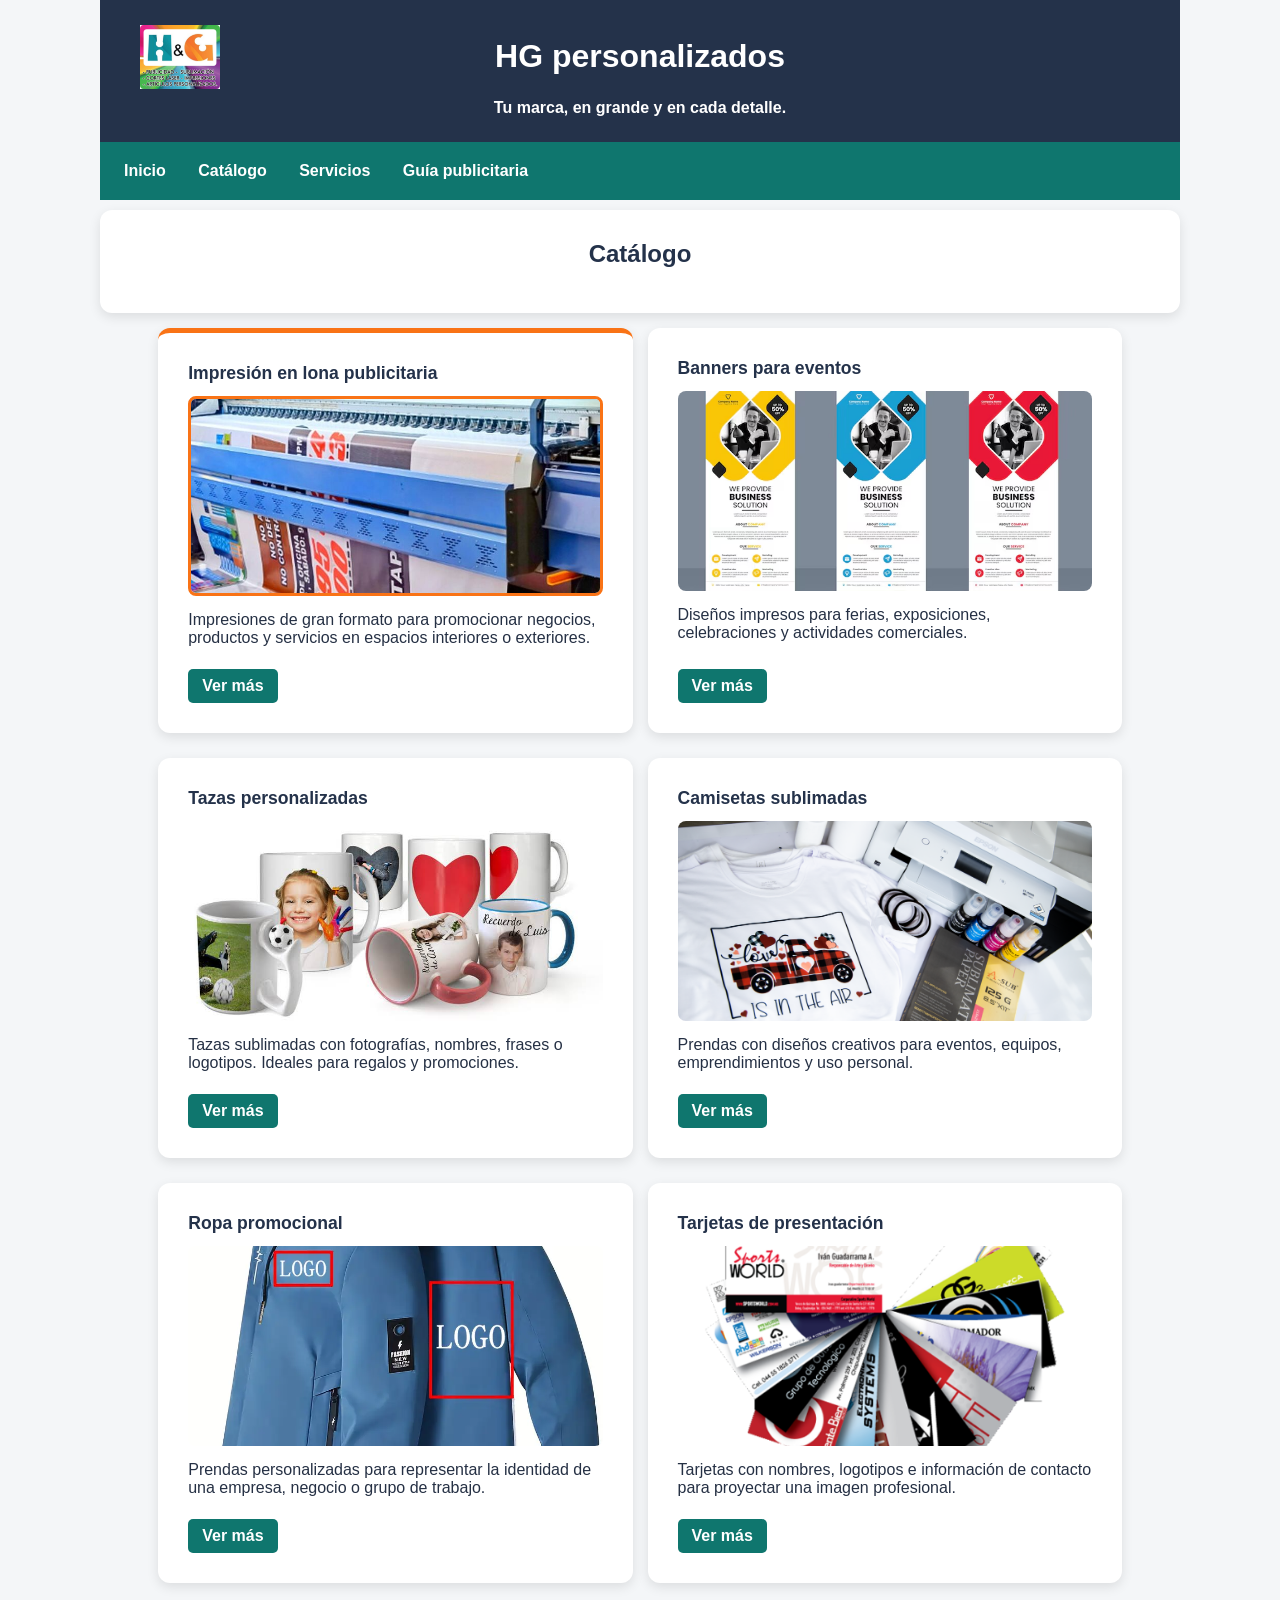
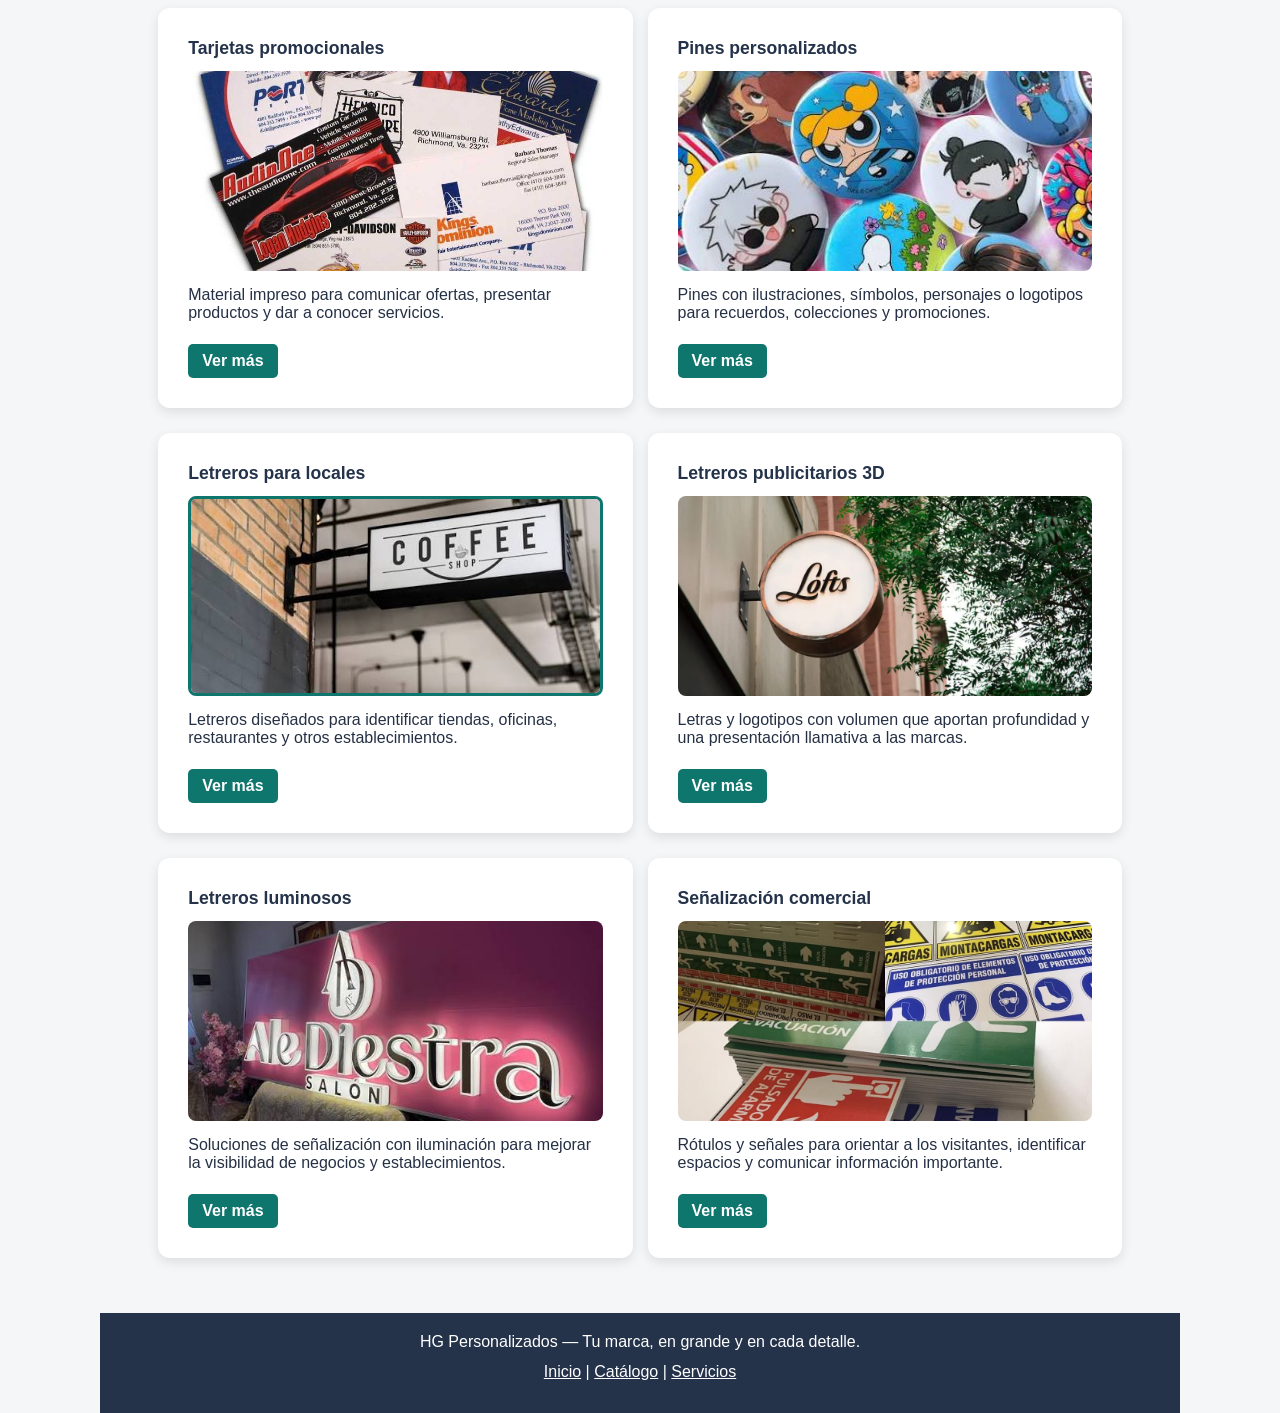
==== catalogo.html @ b429cfd1 "main" ====
<!DOCTYPE html>
<html lang="es">
<head>
    <meta charset="UTF-8">
    <meta name="viewport" content="width=device-width, initial-scale=1.0">
    <title>Catálogo | HG Personalizados</title>

        <link rel="stylesheet" href="css/styles.css">

    <style>    
        .center{
            display: block;
            margin-left : auto;
            margin-right : auto;
        }


        .header_center {
            display: flex;
            flex-direction: column;
            align-items: center;
            justify-content: center;
            text-align: center;
            gap: 10px;
        }

        /*logo y el título */
        .header_titulo {
            display: grid;
            grid-template-columns: 80px 1fr 80px;
            align-items: center;
            width: 100%;
            max-width: 1000px;
        }

        /*Logo a la izquierda */
        .header_titulo img {
            grid-column: 1;
            width: 80px;
            height: auto;
        }

        /*titulo centrado */
        .header_titulo h1 {
            grid-column: 2;
            text-align: center;
            margin: 0;
        }

        /*ajuste para cel */
        @media (max-width: 480px) {
            .header_titulo {
                grid-template-columns: 55px 1fr 55px;
            }

            .header_titulo img {
                width: 55px;
            }

            .header_titulo h1 {
                font-size: 1.2rem;
            }
        }

        section{
            background-color: var(--color-tarjeta);
            border-radius: var(--radius);
            box-shadow: var(--sombra-tarjeta);
            padding: 30px;
            overflow-wrap: anywhere;
            display: flex;
            flex-direction: column;
            margin-top: 10px;
        }
    </style>


</head>
<body>
    
    <header class="header_center">

        <div class="header_titulo">
            <img src="img/logo.png" alt="Logo de HG personalizados">
            <h1>HG personalizados</h1>
        </div>

        <h4>Tu marca, en grande y en cada detalle.</h4>

    </header>


    <nav>
        <a class="menu" href="index.html">Inicio</a>
        <a class="menu" href="catalogo.html">Catálogo</a>
        <a class="menu" href="servicios.html">Servicios</a>
        <a class="menu" href="index.html#guia-pub">Guía publicitaria</a>

    </nav>


    <section>
        <h1 style="align-self: center;">Catálogo</h1>
    </section>

    <div class="container">

        <div class="card destacada" data-tipo="lona">
            <h4>Impresión en lona publicitaria</h4>
            <img src="img/impresionlona.jpg" alt="Lona publicitaria impresa">
            <p>Impresiones de gran formato para promocionar negocios, productos y servicios en espacios interiores o exteriores.</p>
            <a href="servicios.html#lona" target="_self">Ver más</a>
        </div>

        <div class="card" data-tipo="banners">
            <h4>Banners para eventos</h4>
            <img src="img/baners_eventos.avif" alt="Banner publicitario para eventos">
            <p>Diseños impresos para ferias, exposiciones, celebraciones y actividades comerciales.</p>
            <a href="servicios.html#banners" target="_self">Ver más</a>
        </div>

        <div class="card" data-tipo="tazas">
            <h4>Tazas personalizadas</h4>
            <img src="img/sublimacion_tazas2.jpg" alt="Tazas con diseños personalizados">
            <p>Tazas sublimadas con fotografías, nombres, frases o logotipos. Ideales para regalos y promociones.</p>
            <a href="servicios.html#tazas" target="_self">Ver más</a>
        </div>

        <div class="card" data-tipo="camisetas">
            <h4>Camisetas sublimadas</h4>
            <img src="img/sublimacion_camisetas2.webp" alt="Camisetas con estampados personalizados">
            <p>Prendas con diseños creativos para eventos, equipos, emprendimientos y uso personal.</p>
            <a href="servicios.html#camisetas" target="_self">Ver más</a>
        </div>

        <div class="card" data-tipo="uniformes">
            <h4>Ropa promocional</h4>
            <img src="img/ropa_promocional.webp" alt="Ropa personalizada para una marca">
            <p>Prendas personalizadas para representar la identidad de una empresa, negocio o grupo de trabajo.</p>
            <a href="servicios.html#uniformes" target="_self">Ver más</a>
        </div>

        <div class="card" data-tipo="tarjetas">
            <h4>Tarjetas de presentación</h4>
            <img src="img/Tarjeta-de-presentacion.png" alt="Tarjetas de presentación empresariales">
            <p>Tarjetas con nombres, logotipos e información de contacto para proyectar una imagen profesional.</p>
            <a href="servicios.html#tarjetas" target="_self">Ver más</a>
        </div>

        <div class="card" data-tipo="flyers">
            <h4>Tarjetas promocionales</h4>
            <img src="img/prod_197.jpg" alt="Tarjetas promocionales impresas">
            <p>Material impreso para comunicar ofertas, presentar productos y dar a conocer servicios.</p>
            <a href="servicios.html#flyers" target="_self">Ver más</a>
        </div>

        <div class="card" data-tipo="pines">
            <h4>Pines personalizados</h4>
            <img src="img/pines_personalizados.jpg" alt="Colección de pines personalizados">
            <p>Pines con ilustraciones, símbolos, personajes o logotipos para recuerdos, colecciones y promociones.</p>
            <a href="servicios.html#pines" target="_self">Ver más</a>
        </div>

        <div class="card" data-tipo="letreros">
            <h4>Letreros para locales</h4>
            <img src="img/letreros_locales.jpg" alt="Letrero identificativo de un local comercial">
            <p>Letreros diseñados para identificar tiendas, oficinas, restaurantes y otros establecimientos.</p>
            <a href="servicios.html#letreros" target="_self">Ver más</a>
        </div>

        <div class="card" data-tipo="letreros3d">
            <h4>Letreros publicitarios 3D</h4>
            <img src="img/letreros3d.webp" alt="Letrero comercial con letras tridimensionales">
            <p>Letras y logotipos con volumen que aportan profundidad y una presentación llamativa a las marcas.</p>
            <a href="servicios.html#letreros3d" target="_self">Ver más</a>
        </div>

        <div class="card" data-tipo="luminosos">
            <h4>Letreros luminosos</h4>
            <img src="img/letrero_luminoso.jpg" alt="Letrero comercial iluminado">
            <p>Soluciones de señalización con iluminación para mejorar la visibilidad de negocios y establecimientos.</p>
            <a href="servicios.html#luminosos" target="_self">Ver más</a>
        </div>

        <div class="card" data-tipo="senalizacion">
            <h4>Señalización comercial</h4>
            <img src="img/señaleticas.jpg" alt="Señales informativas para un establecimiento">
            <p>Rótulos y señales para orientar a los visitantes, identificar espacios y comunicar información importante.</p>
            <a href="servicios.html#senalizacion" target="_self">Ver más</a>
        </div>

    </div>
</body>

    <footer>
        <p>
            HG Personalizados — Tu marca, en grande
            y en cada detalle.
        </p>

        <p>
            <a href="index.html" style="color: white;">Inicio</a> |
            <a href="catalogo.html" style="color: white;">Catálogo</a> |
            <a href="servicios.html" style="color: white;">Servicios</a>
        </p>
    </footer>

</html>
---- css/styles.css ----
:root {
    --color-principal: #24324a;
    --color-secundario: #0f766e;
    --color-acento: #f97316;
    --color-fondo: #f4f6f8;
    --color-texto: #253044;
    --color-tarjeta: #ffffff;
    --radius: 12px;
    --padding : 15px;
    --sombra-tarjeta: 0 4px 12px rgba(0, 0, 0, 0.10);
    
}

/*selector universal*/
* {
    box-sizing: border-box;
    margin: 0;
    padding: 0;
}

/*selectores de elemento*/
html {
    scroll-behavior: smooth;
}

body {
    font-family: Arial, Helvetica, sans-serif;
    background-color: var(--color-fondo);
    color: var(--color-texto);
    padding-left: 100px;
    padding-right: 100px;
}

img {
    max-width: 100%;
    height: auto;
    display: block;
}

p {
    margin-bottom: 12px;
}

header {
    background-color: var(--color-principal);
    color: white;
    padding: 25px 15px;
    text-align: center;
}

footer {
    background-color: var(--color-principal);
    color: white;
    text-align: center;
    padding: 20px;
    margin-top: 30px;
}

/*selector de grupo*/
h1, h2, h3 {
    color: var(--color-principal);
    margin-bottom: 15px;
}

header h1 {
    color: white;
}

main {
    padding: 25px 0;
}

/*selector de clase*/
   .container {
    width: 92%;
    max-width: 1150px;
    margin: 0 auto;
}

.menu {
    display: inline-block;
    text-decoration: none;
    color: white;
    padding: 10px 14px;
    border-radius: 6px;
    transition: background-color 0.3s;
}

.primera {
    font-size: 1.1rem;
    font-weight: bold;
}

nav {
    background-color: var(--color-secundario);
    padding: 10px;
}

nav ul {
    list-style: none;
    display: flex;
    justify-content: center;
    flex-wrap: wrap;
    gap: 8px;
}

/*selector de clase especifico*/
a.menu {
    font-weight: bold;
}

a.menu:hover {
    background-color: var(--color-principal);
}

/*selector de id*/
#bienvenida {
    font-size: 1.2rem;
    font-weight: bold;
}


/* selectores de atributoos - Selecciona enlaces que tengan el atributo target */
a[target] {
    font-weight: bold;
}

/* Selecciona enlaces con target="_blank"
   que estén dentro de un div */
div a[target="_blank"] {
    text-decoration: underline;
    text-underline-offset: 3px;
}

/* Selecciona imagenes con alt "Lona" */
.card img[alt*="Lona"] {
    border: 3px solid var(--color-acento);
}

/* Selecciona imágenes con alt que termine en "comercial" */
.card img[alt$="comercial"] {
    border: 3px solid var(--color-secundario);
}

/* Selecciona enlaces con href que empiece con https */
a[href^="https"] {
    text-decoration-thickness: 2px;
}

/* Selecciona tarjetas cuyo data-tipo sea exactamente "lona" */
.card[data-tipo="lona"] {
    border-top: 5px solid var(--color-acento);
}


   /*presentacion*/
.hero {
    text-align: center;
    padding: 40px 20px;
    background-color: var(--color-tarjeta);
    margin-bottom: 30px;
}

.hero p {
    max-width: 700px;
    margin: 0 auto 18px;
}

.boton {
    display: inline-block;
    background-color: var(--color-acento);
    color: white;
    text-decoration: none;
    padding: 10px 18px;
    border-radius: 8px;
    font-weight: bold;
}

.boton:hover {
    background-color: var(--color-secundario);
}


/*tarjetas*/
.catalogo-grid {
    display: grid;
    grid-template-columns: minmax(0, 1fr);
    gap: 22px;
}

.container{
    display: grid;
    grid-template-columns: 1fr 1fr;
    gap:var(--padding);
    padding: var(--padding);
}

.card {
    background-color: var(--color-tarjeta);
    border-radius: var(--radius);
    box-shadow: var(--sombra-tarjeta);
    padding: 30px;
    overflow-wrap: anywhere;
    display: flex;
    flex-direction: column;
    transition: transform 0.3s, box-shadow 0.3s;
    margin-bottom: 10px;
}

/* .card:hover {
    transform: translateY(-4px);
    box-shadow: 0 8px 18px rgba(0, 0, 0, 0.15);
}
 */
.card h4 {
    color: var(--color-principal);
    font-size: 1.1rem;
    margin-bottom: 12px;
}

.card img {
    width: 100%;
    height: 200px;
    object-fit: cover;
    border-radius: 8px;
    margin-bottom: 15px;
}

.card p {
    flex-grow: 1;
}

.card a {
    align-self: flex-start;
    display: inline-block;
    color: white;
    background-color: var(--color-secundario);
    text-decoration: none;
    padding: 8px 14px;
    border-radius: 5px;
    margin-top: 10px;
}

.card a:hover {
    background-color: var(--color-principal);
}


a:focus-visible {
    outline: 3px solid var(--color-acento);
    outline-offset: 3px;
}


@media (max-width: 599px) {
    .container {
        width: 94%;
    }

    .catalogo-grid {
        grid-template-columns: 1fr;
    }

    nav ul {
        flex-direction: column;
        align-items: left;
    }

    .menu {
        width: 100%;
        text-align: left;
    }

    .hero {
        padding: 25px 12px;
    }
}


@media (min-width: 600px) and (max-width: 899px) {
    .catalogo-grid {
        grid-template-columns: repeat(2, minmax(0, 1fr));
    }
}

@media (min-width: 900px) {
    .catalogo-grid {
        grid-template-columns: repeat(3, minmax(0, 1fr));
    }
}
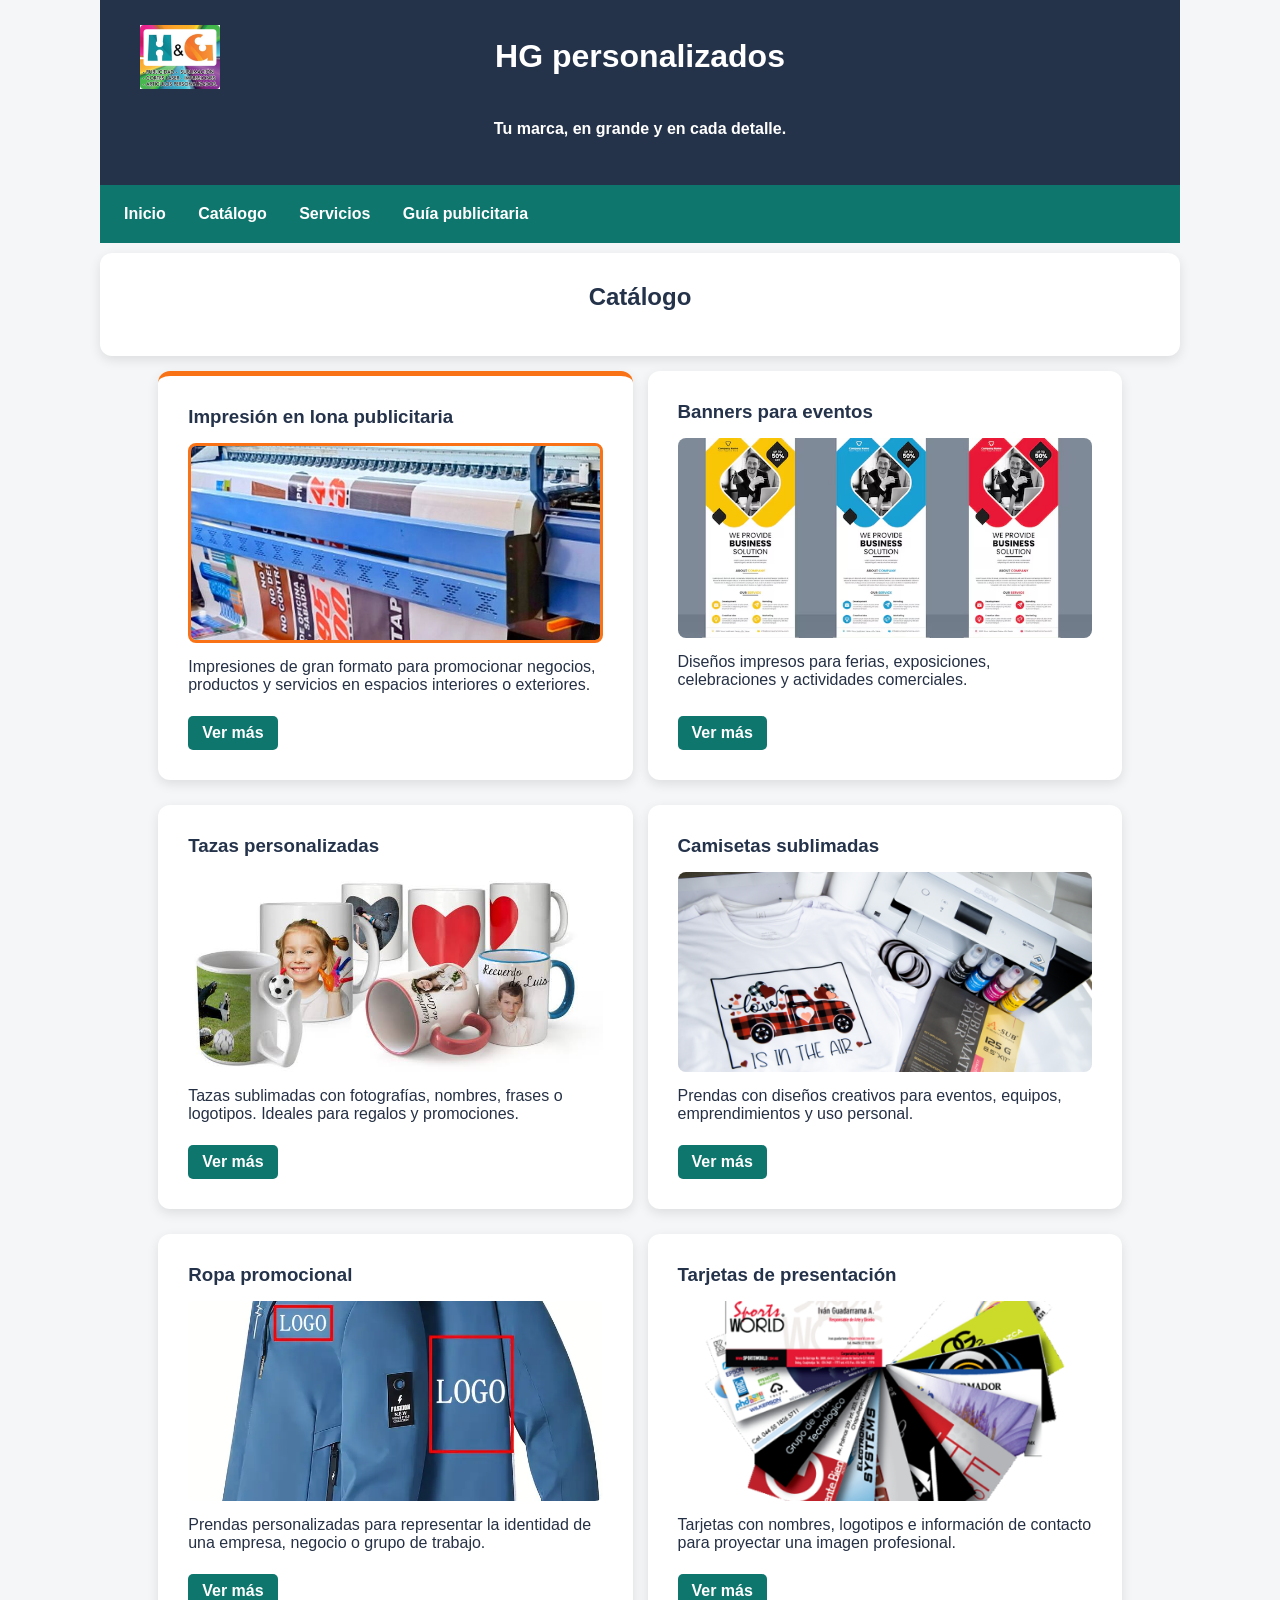
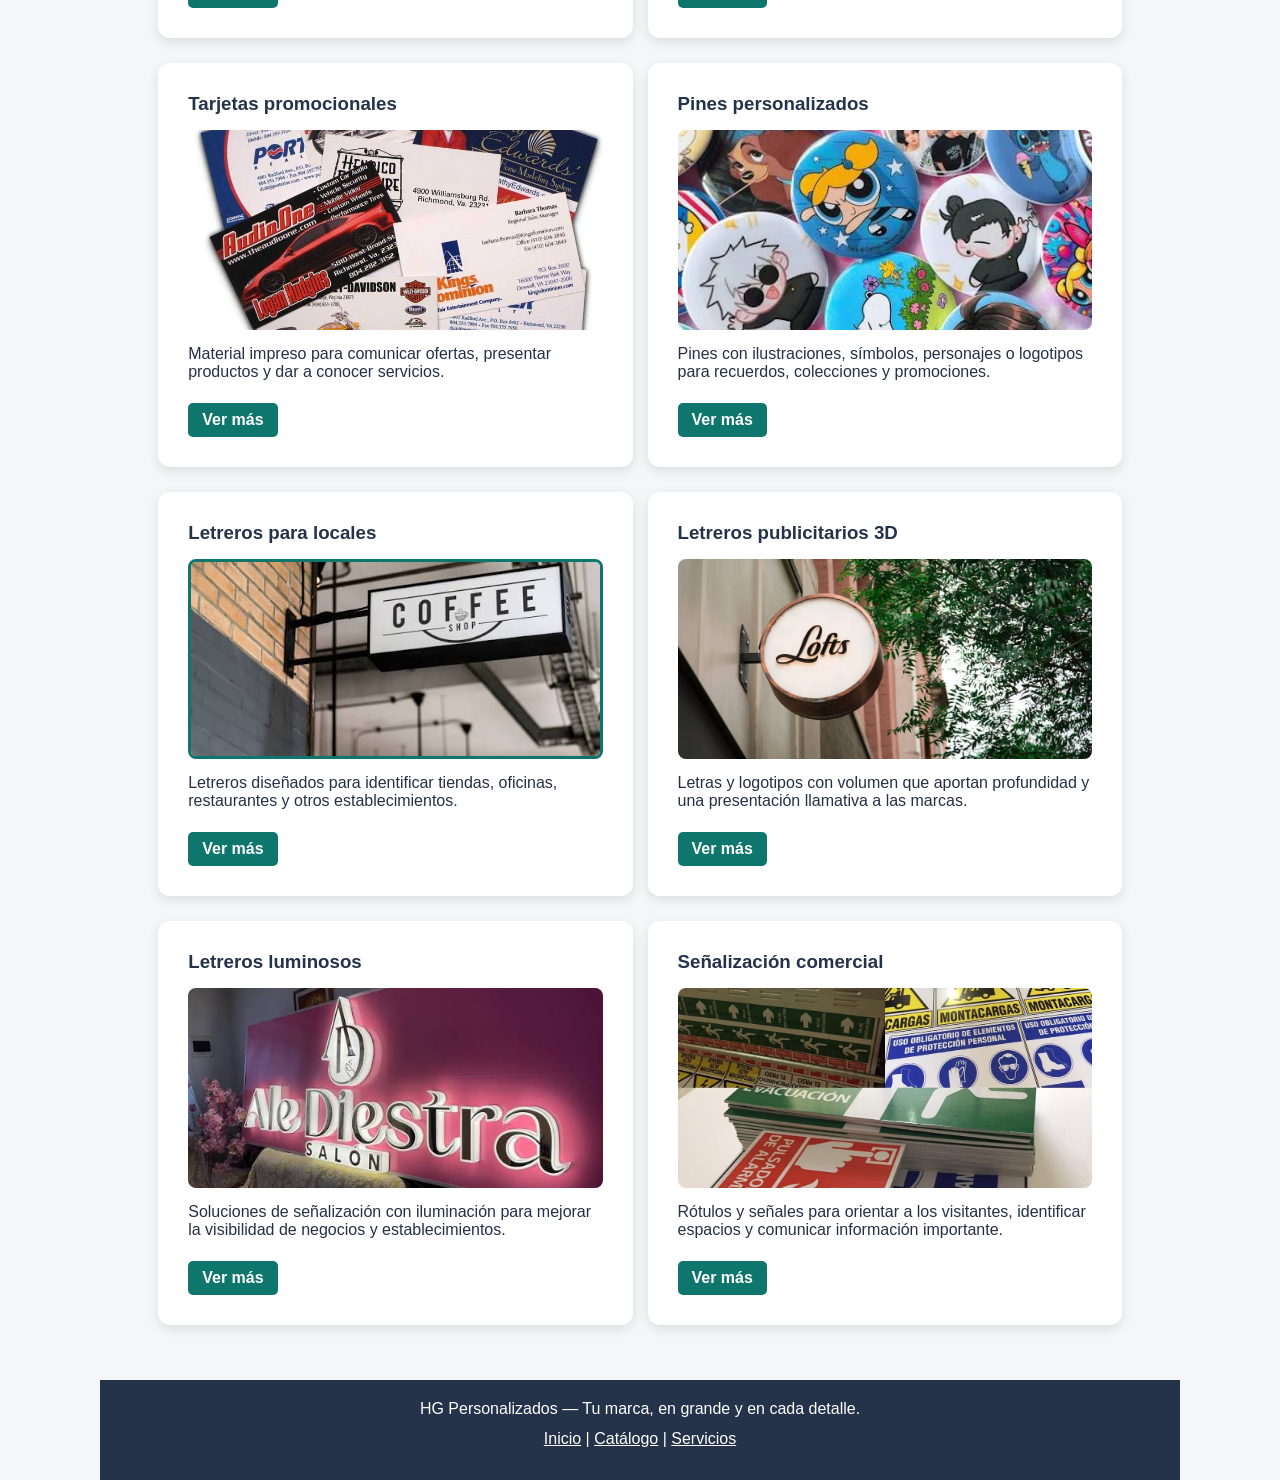
==== commit 093f7a9e: "arreglos" ====
--- a/catalogo.html
+++ b/catalogo.html
@@ -60,6 +60,14 @@
             .header_titulo h1 {
                 font-size: 1.2rem;
             }
+        }
+
+
+
+        .eslogan {
+            font-size: 1em;
+            font-weight: bold;
+            margin: 1.33em 0;
         }
 
         section{
@@ -85,7 +93,7 @@
             <h1>HG personalizados</h1>
         </div>
 
-        <h4>Tu marca, en grande y en cada detalle.</h4>
+        <p class="eslogan">Tu marca, en grande y en cada detalle.</p>
 
     </header>
 
@@ -100,97 +108,96 @@
 
 
     <section>
-        <h1 style="align-self: center;">Catálogo</h1>
+        <h2 style="align-self: center;">Catálogo</h2>
     </section>
 
     <div class="container">
 
         <div class="card destacada" data-tipo="lona">
-            <h4>Impresión en lona publicitaria</h4>
+            <h3>Impresión en lona publicitaria</h3>
             <img src="img/impresionlona.jpg" alt="Lona publicitaria impresa">
             <p>Impresiones de gran formato para promocionar negocios, productos y servicios en espacios interiores o exteriores.</p>
             <a href="servicios.html#lona" target="_self">Ver más</a>
         </div>
 
         <div class="card" data-tipo="banners">
-            <h4>Banners para eventos</h4>
+            <h3>Banners para eventos</h3>
             <img src="img/baners_eventos.avif" alt="Banner publicitario para eventos">
             <p>Diseños impresos para ferias, exposiciones, celebraciones y actividades comerciales.</p>
             <a href="servicios.html#banners" target="_self">Ver más</a>
         </div>
 
         <div class="card" data-tipo="tazas">
-            <h4>Tazas personalizadas</h4>
+            <h3>Tazas personalizadas</h3>
             <img src="img/sublimacion_tazas2.jpg" alt="Tazas con diseños personalizados">
             <p>Tazas sublimadas con fotografías, nombres, frases o logotipos. Ideales para regalos y promociones.</p>
             <a href="servicios.html#tazas" target="_self">Ver más</a>
         </div>
 
         <div class="card" data-tipo="camisetas">
-            <h4>Camisetas sublimadas</h4>
+            <h3>Camisetas sublimadas</h3>
             <img src="img/sublimacion_camisetas2.webp" alt="Camisetas con estampados personalizados">
             <p>Prendas con diseños creativos para eventos, equipos, emprendimientos y uso personal.</p>
             <a href="servicios.html#camisetas" target="_self">Ver más</a>
         </div>
 
         <div class="card" data-tipo="uniformes">
-            <h4>Ropa promocional</h4>
+            <h3>Ropa promocional</h3>
             <img src="img/ropa_promocional.webp" alt="Ropa personalizada para una marca">
             <p>Prendas personalizadas para representar la identidad de una empresa, negocio o grupo de trabajo.</p>
             <a href="servicios.html#uniformes" target="_self">Ver más</a>
         </div>
 
         <div class="card" data-tipo="tarjetas">
-            <h4>Tarjetas de presentación</h4>
+            <h3>Tarjetas de presentación</h3>
             <img src="img/Tarjeta-de-presentacion.png" alt="Tarjetas de presentación empresariales">
             <p>Tarjetas con nombres, logotipos e información de contacto para proyectar una imagen profesional.</p>
             <a href="servicios.html#tarjetas" target="_self">Ver más</a>
         </div>
 
         <div class="card" data-tipo="flyers">
-            <h4>Tarjetas promocionales</h4>
+            <h3>Tarjetas promocionales</h3>
             <img src="img/prod_197.jpg" alt="Tarjetas promocionales impresas">
             <p>Material impreso para comunicar ofertas, presentar productos y dar a conocer servicios.</p>
             <a href="servicios.html#flyers" target="_self">Ver más</a>
         </div>
 
         <div class="card" data-tipo="pines">
-            <h4>Pines personalizados</h4>
+            <h3>Pines personalizados</h3>
             <img src="img/pines_personalizados.jpg" alt="Colección de pines personalizados">
             <p>Pines con ilustraciones, símbolos, personajes o logotipos para recuerdos, colecciones y promociones.</p>
             <a href="servicios.html#pines" target="_self">Ver más</a>
         </div>
 
         <div class="card" data-tipo="letreros">
-            <h4>Letreros para locales</h4>
+            <h3>Letreros para locales</h3>
             <img src="img/letreros_locales.jpg" alt="Letrero identificativo de un local comercial">
             <p>Letreros diseñados para identificar tiendas, oficinas, restaurantes y otros establecimientos.</p>
             <a href="servicios.html#letreros" target="_self">Ver más</a>
         </div>
 
         <div class="card" data-tipo="letreros3d">
-            <h4>Letreros publicitarios 3D</h4>
+            <h3>Letreros publicitarios 3D</h3>
             <img src="img/letreros3d.webp" alt="Letrero comercial con letras tridimensionales">
             <p>Letras y logotipos con volumen que aportan profundidad y una presentación llamativa a las marcas.</p>
             <a href="servicios.html#letreros3d" target="_self">Ver más</a>
         </div>
 
         <div class="card" data-tipo="luminosos">
-            <h4>Letreros luminosos</h4>
+            <h3>Letreros luminosos</h3>
             <img src="img/letrero_luminoso.jpg" alt="Letrero comercial iluminado">
             <p>Soluciones de señalización con iluminación para mejorar la visibilidad de negocios y establecimientos.</p>
             <a href="servicios.html#luminosos" target="_self">Ver más</a>
         </div>
 
         <div class="card" data-tipo="senalizacion">
-            <h4>Señalización comercial</h4>
+            <h3>Señalización comercial</h3>
             <img src="img/señaleticas.jpg" alt="Señales informativas para un establecimiento">
             <p>Rótulos y señales para orientar a los visitantes, identificar espacios y comunicar información importante.</p>
             <a href="servicios.html#senalizacion" target="_self">Ver más</a>
         </div>
 
     </div>
-</body>
 
     <footer>
         <p>
@@ -205,4 +212,5 @@
         </p>
     </footer>
 
+</body>
 </html>
